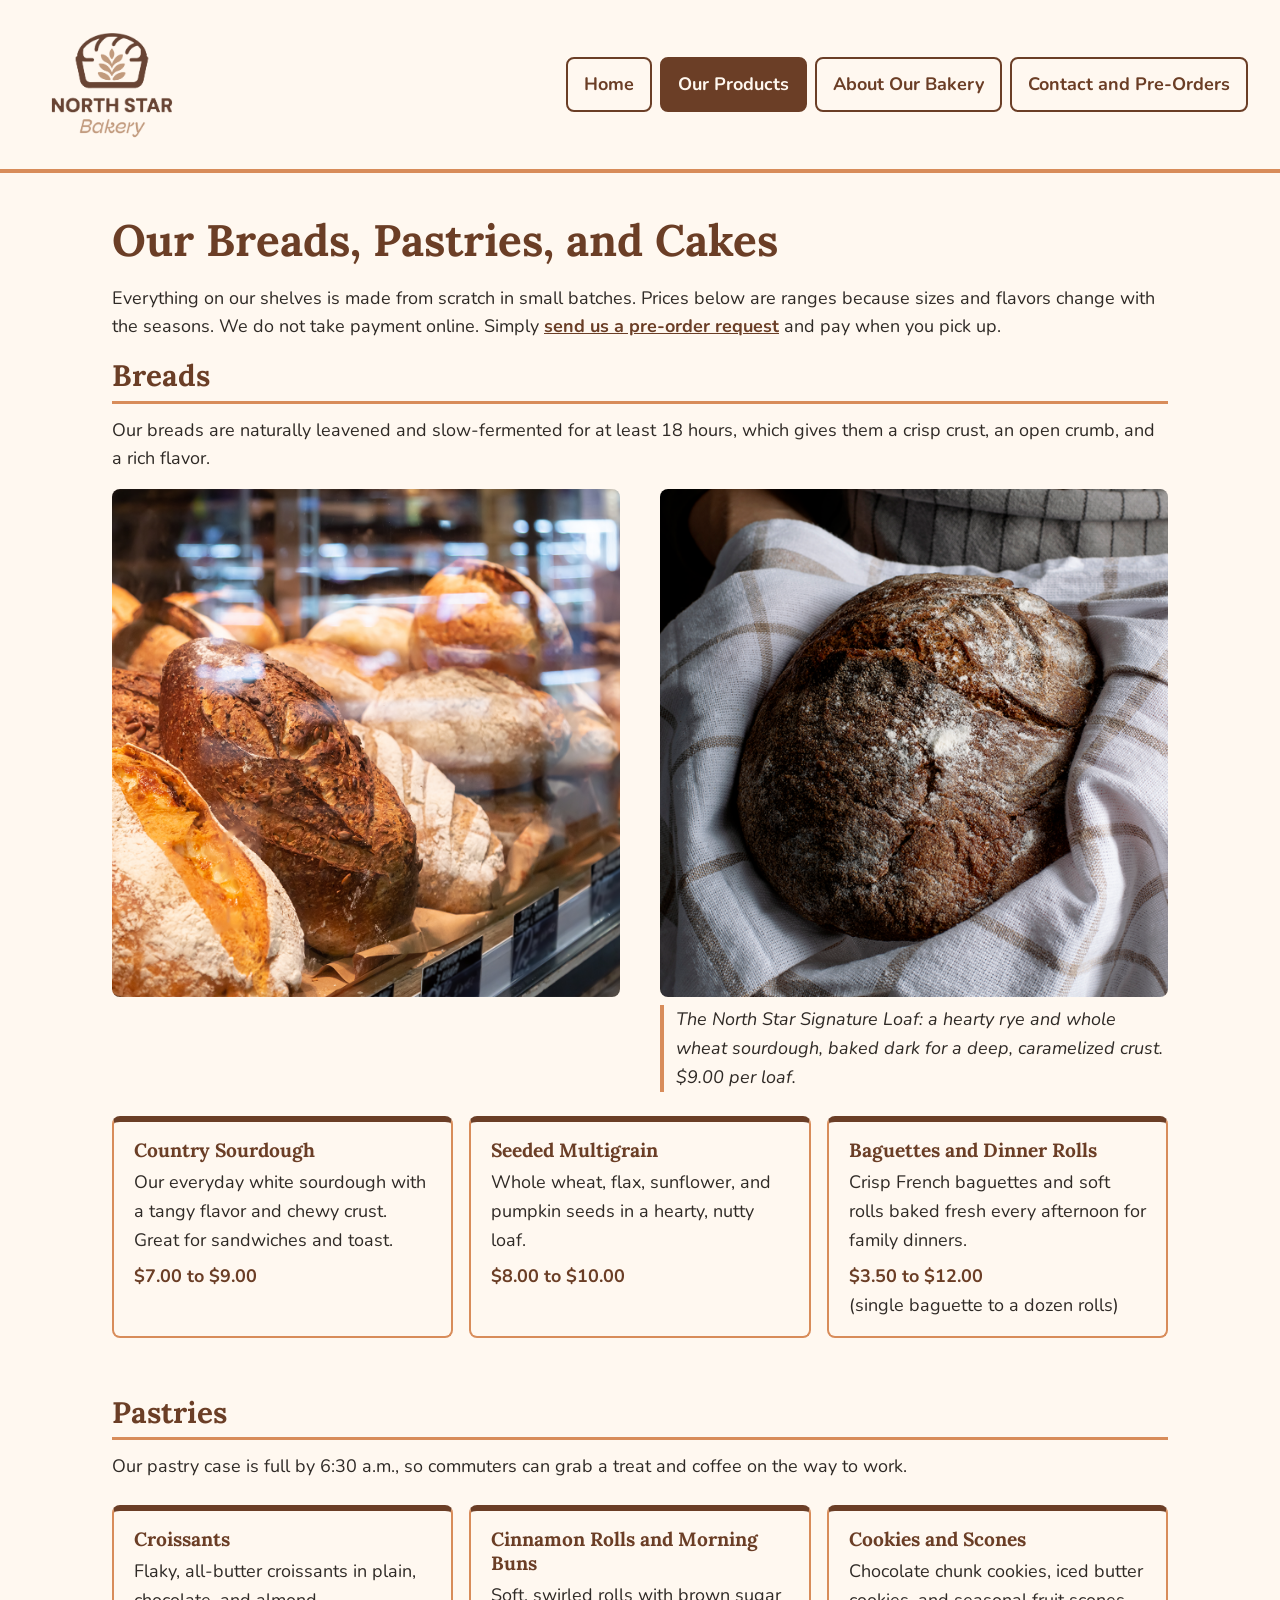
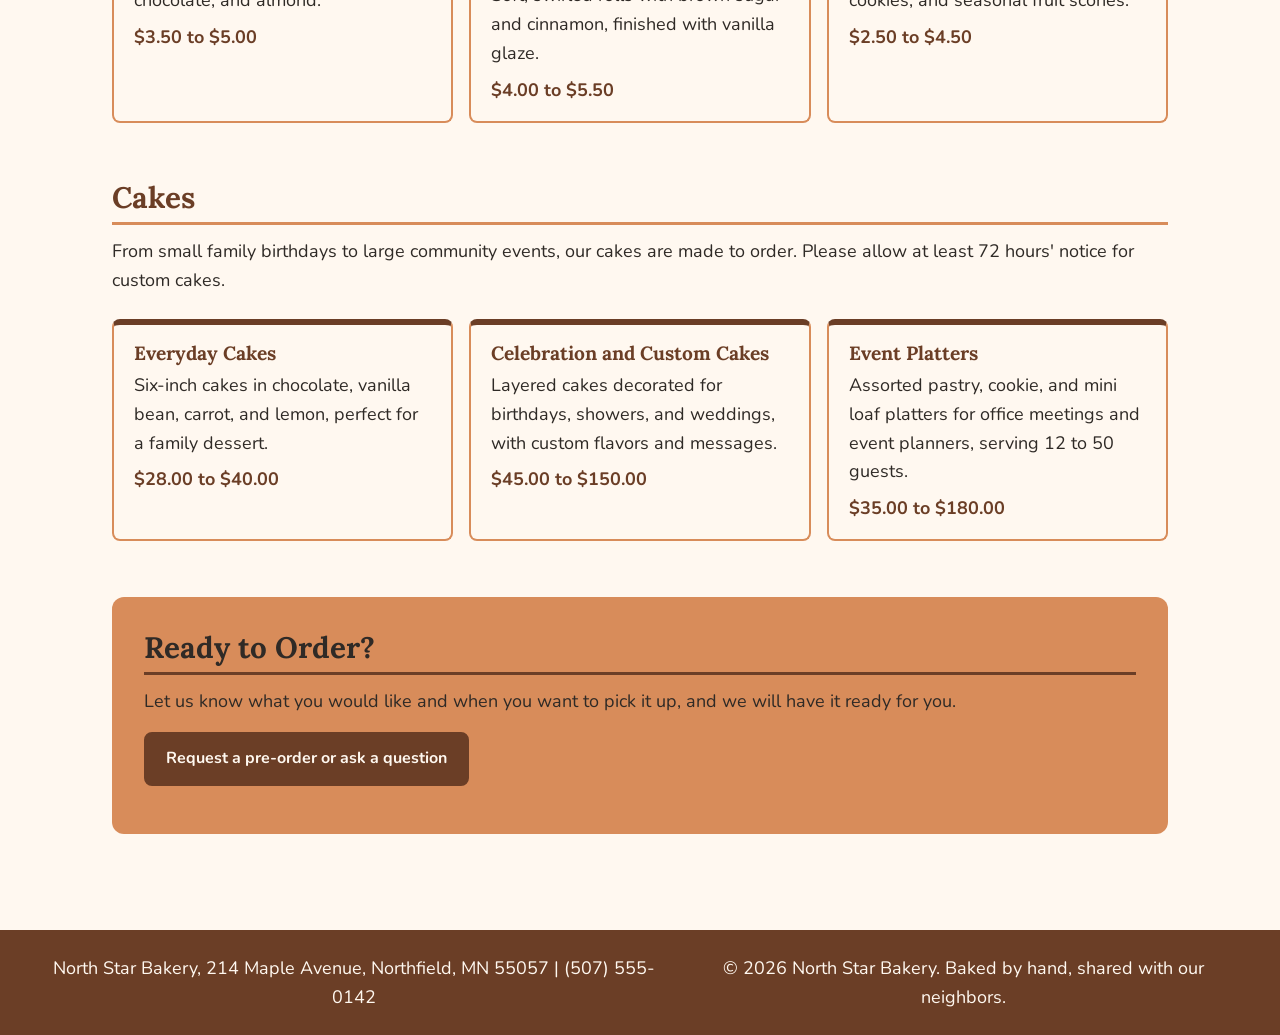
==== products.html @ 13781bf3 "first commit" ====
<!DOCTYPE html>
<html lang="en">
<head>
  <meta charset="UTF-8">
  <meta name="viewport" content="width=device-width, initial-scale=1.0">
  <meta name="description" content="Browse North Star Bakery's handmade breads, pastries, and cakes, with descriptions and price ranges.">
  <title>Our Products | North Star Bakery</title>
  <link href="https://fonts.googleapis.com/css2?family=Lora:wght@600;700&family=Nunito:wght@400;700&display=swap" rel="stylesheet">
  <link rel="stylesheet" href="styles.css">
</head>
<body>
  <header>
    <a href="index.html">
      <img class="logo" src="media/bakery-logo.png" alt="North Star Bakery logo: a brown loaf of bread with a wheat stalk inside" width="200">
    </a>
    <nav aria-label="Main navigation">
      <ul>
        <li><a href="index.html">Home</a></li>
        <li><a href="products.html" aria-current="page">Our Products</a></li>
        <li><a href="about.html">About Our Bakery</a></li>
        <li><a href="contact.html">Contact and Pre-Orders</a></li>
      </ul>
    </nav>
  </header>

  <main>
    <h1>Our Breads, Pastries, and Cakes</h1>
    <p>Everything on our shelves is made from scratch in small batches. Prices below are ranges because sizes and flavors change with the seasons. We do not take payment online. Simply <a href="contact.html">send us a pre-order request</a> and pay when you pick up.</p>

    <section>
      <h2>Breads</h2>
      <p>Our breads are naturally leavened and slow-fermented for at least 18 hours, which gives them a crisp crust, an open crumb, and a rich flavor.</p>

      <div class="split">
        <img src="media/bakery-bread.png" alt="A glass bakery case filled with crusty artisan loaves, including a dark seeded loaf with deep scoring and a flour-dusted white sourdough" width="600">
        <figure>
          <img src="media/bakery-signature-loaf.png" alt="Our Signature Loaf, a round, dark-crusted rye sourdough dusted with flour, resting in a checkered linen towel" width="500">
          <figcaption>The North Star Signature Loaf: a hearty rye and whole wheat sourdough, baked dark for a deep, caramelized crust. $9.00 per loaf.</figcaption>
        </figure>
      </div>

      <div class="cards">
        <article class="card">
          <h3>Country Sourdough</h3>
          <p>Our everyday white sourdough with a tangy flavor and chewy crust. Great for sandwiches and toast. <strong>$7.00 to $9.00</strong></p>
        </article>
        <article class="card">
          <h3>Seeded Multigrain</h3>
          <p>Whole wheat, flax, sunflower, and pumpkin seeds in a hearty, nutty loaf. <strong>$8.00 to $10.00</strong></p>
        </article>
        <article class="card">
          <h3>Baguettes and Dinner Rolls</h3>
          <p>Crisp French baguettes and soft rolls baked fresh every afternoon for family dinners. <strong>$3.50 to $12.00</strong> (single baguette to a dozen rolls)</p>
        </article>
      </div>
    </section>

    <section>
      <h2>Pastries</h2>
      <p>Our pastry case is full by 6:30 a.m., so commuters can grab a treat and coffee on the way to work.</p>

      <div class="cards">
        <article class="card">
          <h3>Croissants</h3>
          <p>Flaky, all-butter croissants in plain, chocolate, and almond. <strong>$3.50 to $5.00</strong></p>
        </article>
        <article class="card">
          <h3>Cinnamon Rolls and Morning Buns</h3>
          <p>Soft, swirled rolls with brown sugar and cinnamon, finished with vanilla glaze. <strong>$4.00 to $5.50</strong></p>
        </article>
        <article class="card">
          <h3>Cookies and Scones</h3>
          <p>Chocolate chunk cookies, iced butter cookies, and seasonal fruit scones. <strong>$2.50 to $4.50</strong></p>
        </article>
      </div>
    </section>

    <section>
      <h2>Cakes</h2>
      <p>From small family birthdays to large community events, our cakes are made to order. Please allow at least 72 hours' notice for custom cakes.</p>

      <div class="cards">
        <article class="card">
          <h3>Everyday Cakes</h3>
          <p>Six-inch cakes in chocolate, vanilla bean, carrot, and lemon, perfect for a family dessert. <strong>$28.00 to $40.00</strong></p>
        </article>
        <article class="card">
          <h3>Celebration and Custom Cakes</h3>
          <p>Layered cakes decorated for birthdays, showers, and weddings, with custom flavors and messages. <strong>$45.00 to $150.00</strong></p>
        </article>
        <article class="card">
          <h3>Event Platters</h3>
          <p>Assorted pastry, cookie, and mini loaf platters for office meetings and event planners, serving 12 to 50 guests. <strong>$35.00 to $180.00</strong></p>
        </article>
      </div>
    </section>

    <section class="featured">
      <h2>Ready to Order?</h2>
      <p>Let us know what you would like and when you want to pick it up, and we will have it ready for you. </p>
      <p><a class="button" href="contact.html">Request a pre-order or ask a question</a></p>
    </section>
  </main>

  <footer>
    <p>North Star Bakery, 214 Maple Avenue, Northfield, MN 55057 | (507) 555-0142</p>
    <p>&copy; 2026 North Star Bakery. Baked by hand, shared with our neighbors.</p>
  </footer>
</body>
</html>
---- styles.css ----
/* ==========================================================
   North Star Bakery - styles.css
   Mobile-first stylesheet shared by all four pages.

   COLORS (4):
     Cream    #FFF8F0  page background, text on dark areas
     Brown    #6B3E26  headings, links, buttons, footer
     Peach    #D88C5A  accents, borders, highlight sections
     Charcoal #2F2A26  body text

   FONTS (2):
     Lora   (serif)       headings
     Nunito (sans-serif)  body text, navigation, forms
   ========================================================== */

/* ---------- Base styles (phones first) ---------- */

* {
  box-sizing: border-box;
}

body {
  margin: 0;
  background-color: #FFF8F0;
  color: #2F2A26;
  font-family: "Nunito", Arial, sans-serif;
  font-size: 1rem;
  line-height: 1.6;
}

img,
video,
audio {
  max-width: 100%;
}

img,
video {
  height: auto;
  border-radius: 8px;
}

/* photos and video fill the space they are given */
main img,
main video {
  display: block;
  width: 100%;
}

main video {
  max-width: 45rem;
}

section > img {
  margin-bottom: 1rem;
}

/* ---------- Typography ---------- */

h1,
h2,
h3,
legend,
caption {
  font-family: "Lora", Georgia, serif;
  color: #6B3E26;
  line-height: 1.25;
}

h1 {
  font-size: 2rem;
  margin: 0 0 1rem;
}

h2 {
  font-size: 1.5rem;
  margin: 0 0 0.75rem;
  padding-bottom: 0.4rem;
  border-bottom: 3px solid #D88C5A;
}

h3 {
  font-size: 1.2rem;
  margin: 1rem 0 0.4rem;
}

p {
  margin: 0 0 1rem;
}

a {
  color: #6B3E26;
  font-weight: 700;
}

a:hover,
a:focus {
  color: #2F2A26;
}

strong {
  color: #6B3E26;
}

address {
  font-style: normal;
  margin-bottom: 1rem;
}

/* ---------- Header and navigation ---------- */

header {
  display: flex;
  flex-direction: column;
  align-items: center;
  gap: 0.75rem;
  padding: 1rem;
  border-bottom: 4px solid #D88C5A;
}

.logo {
  display: block;
  width: 130px;
  /* blends the logo's white background into the cream page */
  mix-blend-mode: multiply;
}

nav {
  width: 100%;
}

nav ul {
  display: flex;
  flex-direction: column;
  gap: 0.5rem;
  list-style: none;
  margin: 0;
  padding: 0;
}

nav a {
  display: block;
  padding: 0.7rem 1rem;
  border: 2px solid #6B3E26;
  border-radius: 8px;
  text-align: center;
  text-decoration: none;
}

nav a:hover,
nav a:focus {
  background-color: #D88C5A;
  color: #2F2A26;
}

/* the page the visitor is currently on */
nav a[aria-current="page"] {
  background-color: #6B3E26;
  color: #FFF8F0;
}

/* ---------- Main content ---------- */

main {
  max-width: 70rem;
  margin: 0 auto;
  padding: 1.5rem 1rem;
}

section {
  margin-bottom: 2.5rem;
}

/* text and image blocks: stacked on phones */
.split {
  display: flex;
  flex-direction: column;
  gap: 1.5rem;
}

/* highlighted section (featured item, call to action) */
.featured {
  background-color: #D88C5A;
  padding: 1.25rem;
  border-radius: 12px;
}

.featured h2 {
  color: #2F2A26;
  border-bottom-color: #6B3E26;
}

figure {
  margin: 0;
}

figcaption {
  margin-top: 0.5rem;
  padding-left: 0.75rem;
  border-left: 4px solid #D88C5A;
  font-style: italic;
}

/* ---------- Cards (products, staff, "known for" list) ---------- */

.cards {
  display: flex;
  flex-direction: column;
  gap: 1rem;
  list-style: none;
  margin: 1.5rem 0;
  padding: 0;
}

.card {
  flex: 1;
  padding: 1rem 1.25rem;
  border: 2px solid #D88C5A;
  border-top: 6px solid #6B3E26;
  border-radius: 8px;
}

.card h3 {
  margin-top: 0;
}

.card p {
  margin-bottom: 0;
}

.card strong {
  display: block;
  margin-top: 0.5rem;
}

/* in the "known for" list the bold text is the card title */
li.card strong {
  margin: 0 0 0.25rem;
  font-family: "Lora", Georgia, serif;
  font-size: 1.15rem;
}

/* ---------- Buttons ---------- */

.button,
button {
  display: inline-block;
  padding: 0.75rem 1.25rem;
  background-color: #6B3E26;
  color: #FFF8F0;
  border: 2px solid #6B3E26;
  border-radius: 8px;
  font-family: "Nunito", Arial, sans-serif;
  font-size: 1rem;
  font-weight: 700;
  text-decoration: none;
  cursor: pointer;
}

.button:hover,
.button:focus,
button:hover,
button:focus {
  background-color: #2F2A26;
  border-color: #2F2A26;
  color: #FFF8F0;
}

button[type="reset"] {
  background-color: #FFF8F0;
  color: #6B3E26;
}

/* ---------- Form ---------- */

form {
  max-width: 40rem;
}

fieldset {
  margin: 0 0 1.5rem;
  padding: 1rem 1.25rem;
  border: 2px solid #D88C5A;
  border-radius: 8px;
}

legend {
  padding: 0 0.5rem;
  font-size: 1.2rem;
  font-weight: 700;
}

label {
  display: block;
  margin-bottom: 0.25rem;
  font-weight: 700;
}

input,
select,
textarea {
  width: 100%;
  padding: 0.6rem;
  background-color: #FFF8F0;
  color: #2F2A26;
  border: 2px solid #6B3E26;
  border-radius: 6px;
  font-family: "Nunito", Arial, sans-serif;
  font-size: 1rem;
}

input:focus,
select:focus,
textarea:focus {
  outline: 3px solid #D88C5A;
}

/* checkbox and its label sit side by side */
.checkbox {
  display: flex;
  align-items: flex-start;
  gap: 0.6rem;
}

.checkbox input {
  width: 1.25rem;
  height: 1.25rem;
  margin-top: 0.2rem;
  flex-shrink: 0;
}

.checkbox label {
  font-weight: 400;
}

.buttons {
  display: flex;
  flex-direction: column;
  gap: 0.75rem;
}

/* ---------- Hours table ---------- */

table {
  width: 100%;
  margin-bottom: 1rem;
  border-collapse: collapse;
}

caption {
  margin-bottom: 0.5rem;
  font-weight: 700;
  text-align: left;
}

th,
td {
  padding: 0.6rem;
  border-bottom: 1px solid #D88C5A;
  text-align: left;
}

thead th {
  background-color: #6B3E26;
  color: #FFF8F0;
}

/* ---------- Footer ---------- */

footer {
  display: flex;
  flex-direction: column;
  align-items: center;
  gap: 0.25rem;
  padding: 1.5rem 1rem;
  background-color: #6B3E26;
  color: #FFF8F0;
  text-align: center;
}

footer p {
  margin: 0;
}

/* ==========================================================
   Tablets and up (600px): navigation and cards go side by side
   ========================================================== */

@media (min-width: 600px) {
  nav ul {
    flex-direction: row;
    flex-wrap: wrap;
    justify-content: center;
  }

  .cards {
    flex-direction: row;
    flex-wrap: wrap;
  }

  .card {
    flex: 1 1 40%;
  }

  .buttons {
    flex-direction: row;
  }
}

/* ==========================================================
   Laptops and desktops (900px): wider layout, larger text
   ========================================================== */

@media (min-width: 900px) {
  body {
    font-size: 1.125rem;
  }

  h1 {
    font-size: 2.75rem;
  }

  h2 {
    font-size: 1.85rem;
  }

  header {
    flex-direction: row;
    justify-content: space-between;
    padding: 1rem 2rem;
  }

  .logo {
    width: 160px;
  }

  nav {
    width: auto;
  }

  nav ul {
    justify-content: flex-end;
  }

  main {
    padding: 2.5rem 2rem;
  }

  section {
    margin-bottom: 3.5rem;
  }

  /* text and image blocks sit side by side */
  .split {
    flex-direction: row;
    align-items: flex-start;
    gap: 2.5rem;
  }

  .split > * {
    flex: 1;
    min-width: 0;
  }

  .featured {
    padding: 2rem;
  }

  .card {
    flex: 1 1 20%;
  }

  footer {
    flex-direction: row;
    justify-content: space-between;
    padding: 1.5rem 2rem;
  }
}
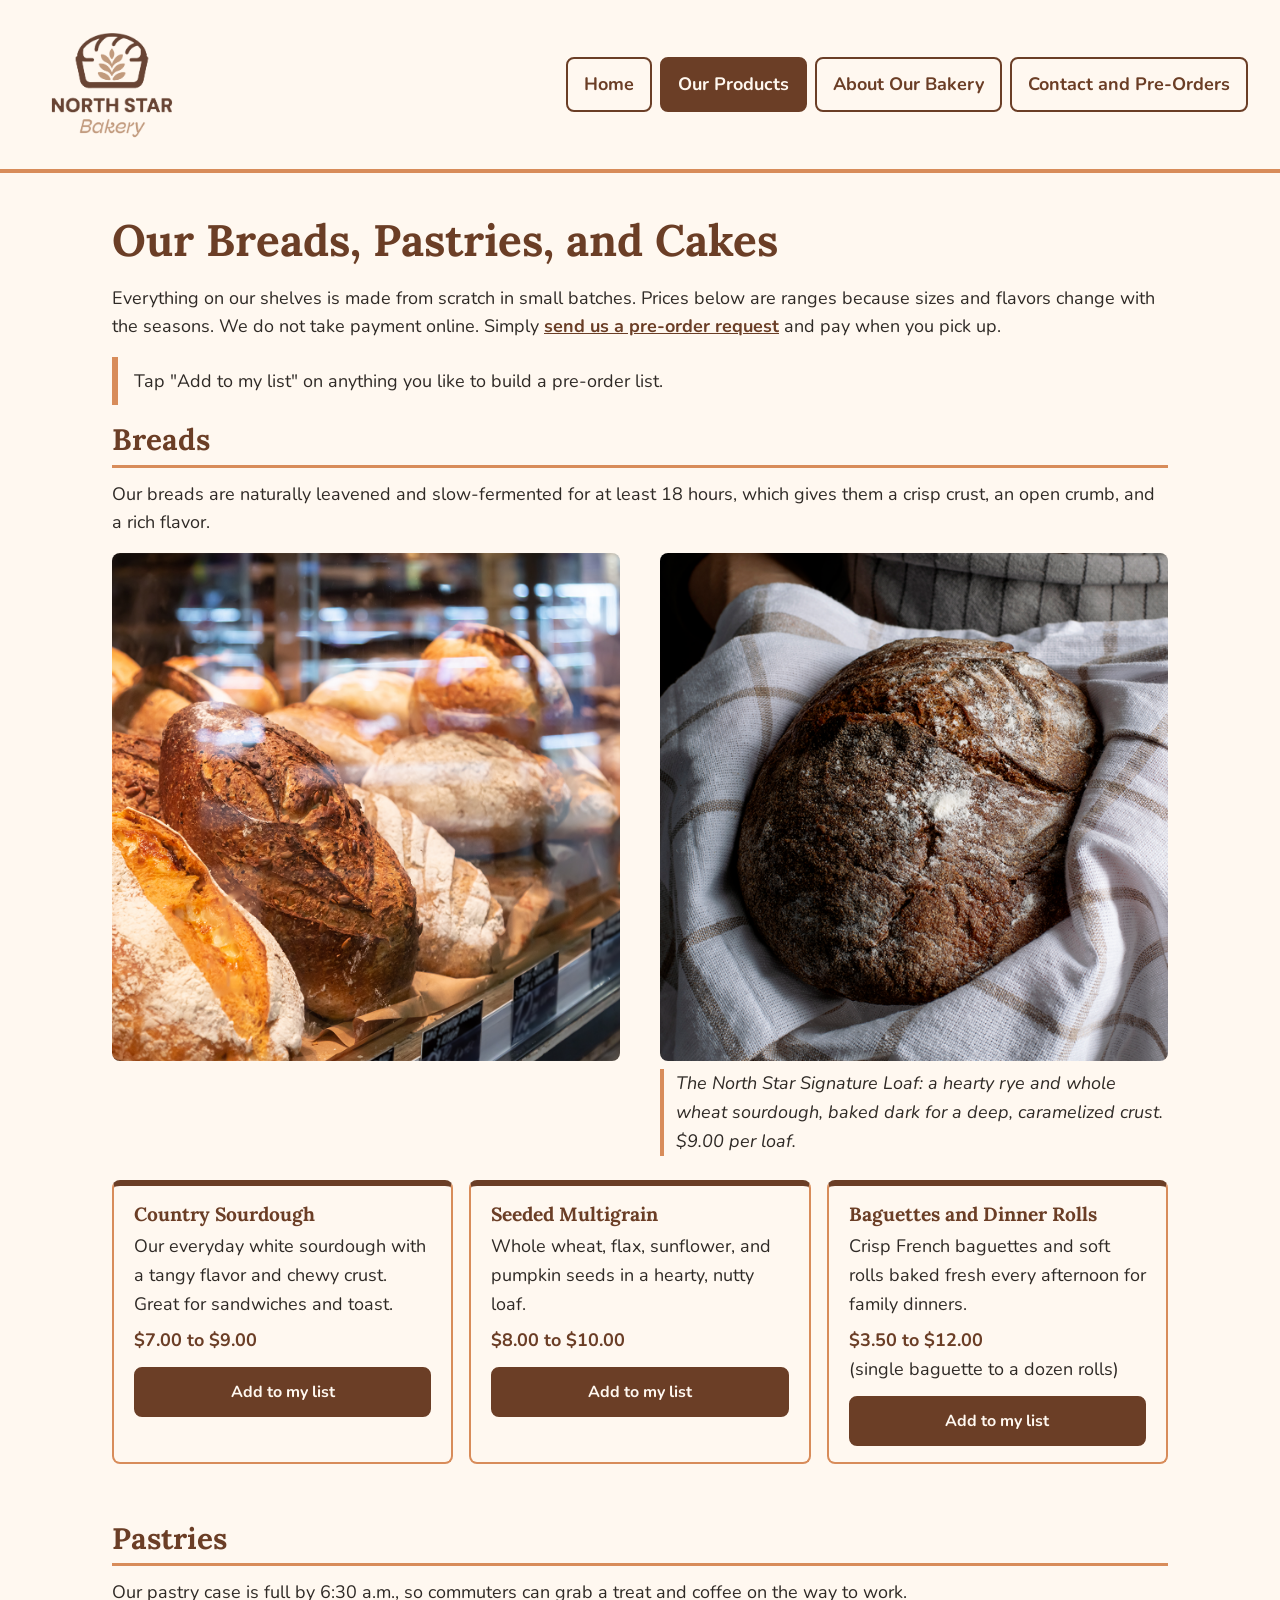
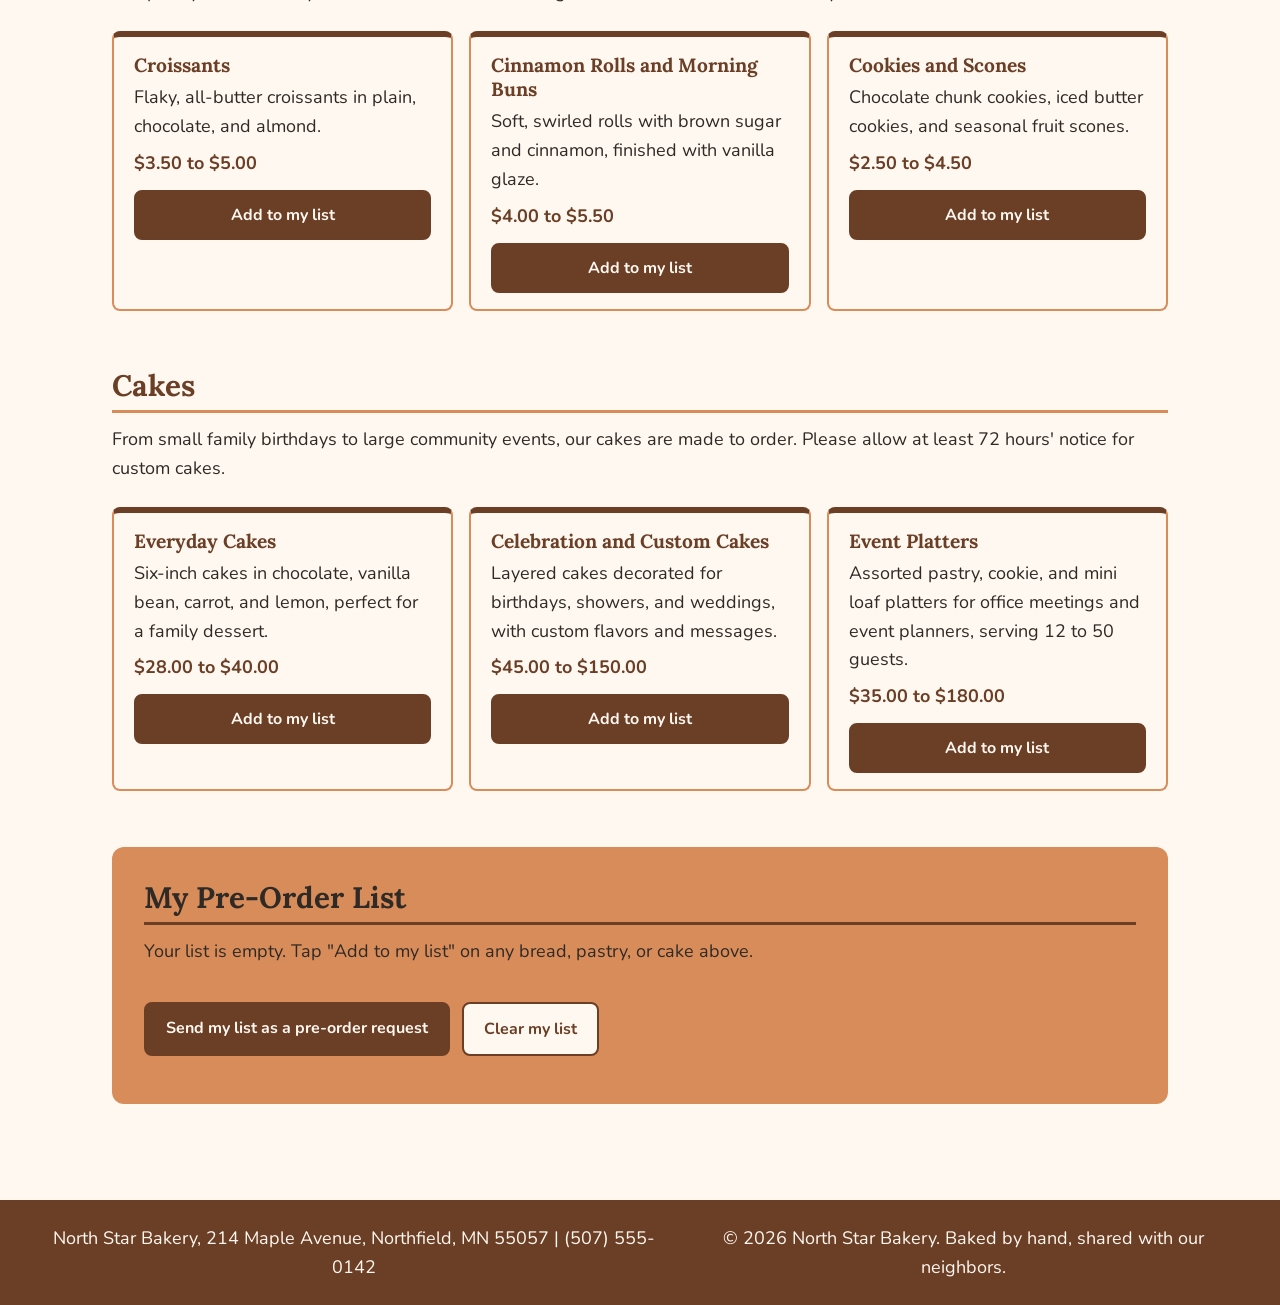
==== commit 58cafa34: "Add pre-order list functionality and UI elements Added buttons to allow users to add items to their " ====
--- a/products.html
+++ b/products.html
@@ -26,6 +26,7 @@
   <main>
     <h1>Our Breads, Pastries, and Cakes</h1>
     <p>Everything on our shelves is made from scratch in small batches. Prices below are ranges because sizes and flavors change with the seasons. We do not take payment online. Simply <a href="contact.html">send us a pre-order request</a> and pay when you pick up.</p>
+    <p id="list-summary" class="list-summary">Tap "Add to my list" on anything you like to build a pre-order list.</p>
 
     <section>
       <h2>Breads</h2>
@@ -43,14 +44,17 @@
         <article class="card">
           <h3>Country Sourdough</h3>
           <p>Our everyday white sourdough with a tangy flavor and chewy crust. Great for sandwiches and toast. <strong>$7.00 to $9.00</strong></p>
+          <button type="button" class="add-button" data-id="country-sourdough">Add to my list</button>
         </article>
         <article class="card">
           <h3>Seeded Multigrain</h3>
           <p>Whole wheat, flax, sunflower, and pumpkin seeds in a hearty, nutty loaf. <strong>$8.00 to $10.00</strong></p>
+          <button type="button" class="add-button" data-id="seeded-multigrain">Add to my list</button>
         </article>
         <article class="card">
           <h3>Baguettes and Dinner Rolls</h3>
           <p>Crisp French baguettes and soft rolls baked fresh every afternoon for family dinners. <strong>$3.50 to $12.00</strong> (single baguette to a dozen rolls)</p>
+          <button type="button" class="add-button" data-id="baguettes-rolls">Add to my list</button>
         </article>
       </div>
     </section>
@@ -63,14 +67,17 @@
         <article class="card">
           <h3>Croissants</h3>
           <p>Flaky, all-butter croissants in plain, chocolate, and almond. <strong>$3.50 to $5.00</strong></p>
+          <button type="button" class="add-button" data-id="croissants">Add to my list</button>
         </article>
         <article class="card">
           <h3>Cinnamon Rolls and Morning Buns</h3>
           <p>Soft, swirled rolls with brown sugar and cinnamon, finished with vanilla glaze. <strong>$4.00 to $5.50</strong></p>
+          <button type="button" class="add-button" data-id="cinnamon-rolls">Add to my list</button>
         </article>
         <article class="card">
           <h3>Cookies and Scones</h3>
           <p>Chocolate chunk cookies, iced butter cookies, and seasonal fruit scones. <strong>$2.50 to $4.50</strong></p>
+          <button type="button" class="add-button" data-id="cookies-scones">Add to my list</button>
         </article>
       </div>
     </section>
@@ -83,22 +90,29 @@
         <article class="card">
           <h3>Everyday Cakes</h3>
           <p>Six-inch cakes in chocolate, vanilla bean, carrot, and lemon, perfect for a family dessert. <strong>$28.00 to $40.00</strong></p>
+          <button type="button" class="add-button" data-id="everyday-cakes">Add to my list</button>
         </article>
         <article class="card">
           <h3>Celebration and Custom Cakes</h3>
           <p>Layered cakes decorated for birthdays, showers, and weddings, with custom flavors and messages. <strong>$45.00 to $150.00</strong></p>
+          <button type="button" class="add-button" data-id="custom-cakes">Add to my list</button>
         </article>
         <article class="card">
           <h3>Event Platters</h3>
           <p>Assorted pastry, cookie, and mini loaf platters for office meetings and event planners, serving 12 to 50 guests. <strong>$35.00 to $180.00</strong></p>
+          <button type="button" class="add-button" data-id="event-platters">Add to my list</button>
         </article>
       </div>
     </section>
 
-    <section class="featured">
-      <h2>Ready to Order?</h2>
-      <p>Let us know what you would like and when you want to pick it up, and we will have it ready for you. </p>
-      <p><a class="button" href="contact.html">Request a pre-order or ask a question</a></p>
+    <section class="featured" id="my-list">
+      <h2>My Pre-Order List</h2>
+      <p id="list-message">Your list is empty. Tap "Add to my list" on any bread, pastry, or cake above.</p>
+      <ul id="list-items" class="order-list"></ul>
+      <p class="buttons">
+        <a class="button" href="contact.html">Send my list as a pre-order request</a>
+        <button type="button" id="clear-list" class="secondary">Clear my list</button>
+      </p>
     </section>
   </main>
 
@@ -106,5 +120,7 @@
     <p>North Star Bakery, 214 Maple Avenue, Northfield, MN 55057 | (507) 555-0142</p>
     <p>&copy; 2026 North Star Bakery. Baked by hand, shared with our neighbors.</p>
   </footer>
+
+  <script src="script.js"></script>
 </body>
-</html>+</html>
--- a/styles.css
+++ b/styles.css
@@ -382,6 +382,95 @@
   margin: 0;
 }
 
+/* ---------- My Pre-Order List (JavaScript feature) ---------- */
+
+.list-summary {
+  padding: 0.6rem 1rem;
+  border-left: 6px solid #D88C5A;
+}
+
+.add-button {
+  margin-top: 0.75rem;
+  width: 100%;
+}
+
+/* a product that is already on the list */
+.add-button.added {
+  background-color: #FFF8F0;
+  color: #6B3E26;
+}
+
+.order-list {
+  display: flex;
+  flex-direction: column;
+  gap: 0.5rem;
+  list-style: none;
+  margin: 0 0 1.25rem;
+  padding: 0;
+}
+
+.order-list li {
+  display: flex;
+  justify-content: space-between;
+  align-items: center;
+  gap: 1rem;
+  padding: 0.6rem 1rem;
+  background-color: #FFF8F0;
+  border-radius: 8px;
+}
+
+.remove-button {
+  padding: 0.3rem 0.8rem;
+  font-size: 0.9rem;
+}
+
+.secondary {
+  background-color: #FFF8F0;
+  color: #6B3E26;
+}
+
+/* ---------- Form messages (JavaScript validation) ---------- */
+
+.error,
+.hint,
+.success {
+  display: block;
+  margin-top: 0.4rem;
+  padding: 0.5rem 0.75rem;
+  border-radius: 6px;
+  font-weight: 700;
+}
+
+/* hide the message boxes until JavaScript puts text in them */
+.error:empty,
+.hint:empty,
+.success:empty {
+  display: none;
+}
+
+.error {
+  background-color: #D88C5A;
+  color: #2F2A26;
+  border-left: 6px solid #2F2A26;
+}
+
+.hint {
+  margin-bottom: 0.4rem;
+  border: 2px dashed #D88C5A;
+  font-weight: 400;
+}
+
+.success {
+  background-color: #6B3E26;
+  color: #FFF8F0;
+}
+
+/* a field that failed its check */
+.invalid {
+  border: 3px solid #2F2A26;
+  background-color: #FFF8F0;
+}
+
 /* ==========================================================
    Tablets and up (600px): navigation and cards go side by side
    ========================================================== */
@@ -475,4 +564,4 @@
     justify-content: space-between;
     padding: 1.5rem 2rem;
   }
-}+}
